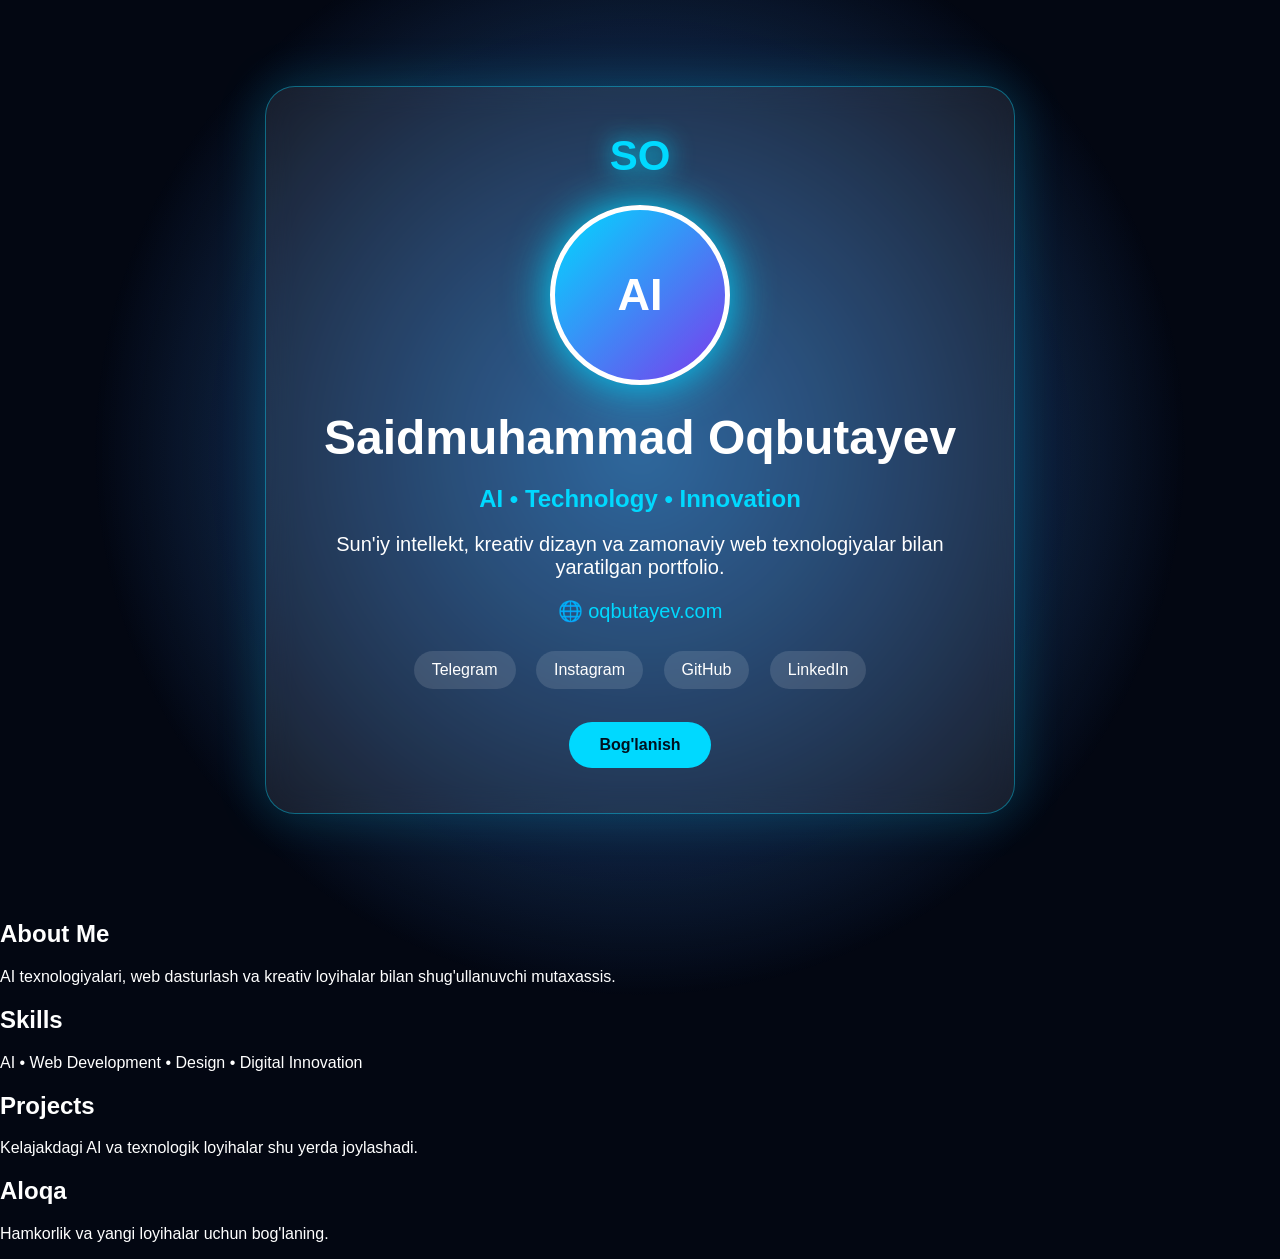
==== index.html @ 5a8d2386 "Add portfolio sections and social branding" ====
<!DOCTYPE html>
<html lang="uz">
<head>
<meta charset="UTF-8">
<meta name="viewport" content="width=device-width, initial-scale=1.0">
<title>oqbutayev.com | Saidmuhammad Oqbutayev</title>
<meta name="description" content="Saidmuhammad Oqbutayev AI Technology Portfolio">
<meta name="keywords" content="AI, Technology, Web, Saidmuhammad Oqbutayev">
<link rel="icon" href="favicon.svg">
<link rel="stylesheet" href="style.css">
</head>
<body>
<div class="hero">
<div class="ai-card">
<div class="logo">SO</div>
<div class="avatar">AI</div>
<h1>Saidmuhammad Oqbutayev</h1>
<h2>AI • Technology • Innovation</h2>
<p>Sun'iy intellekt, kreativ dizayn va zamonaviy web texnologiyalar bilan yaratilgan portfolio.</p>
<p class="domain">🌐 oqbutayev.com</p>
<div class="social">
<a href="#">Telegram</a>
<a href="#">Instagram</a>
<a href="https://github.com/saidmuhammadoqbutayev4-bot">GitHub</a>
<a href="#">LinkedIn</a>
</div>
<a class="button" href="#contact">Bog'lanish</a>
</div>
</div>
<section class="section"><h2>About Me</h2><p>AI texnologiyalari, web dasturlash va kreativ loyihalar bilan shug'ullanuvchi mutaxassis.</p></section>
<section class="section"><h2>Skills</h2><p>AI • Web Development • Design • Digital Innovation</p></section>
<section class="section"><h2>Projects</h2><p>Kelajakdagi AI va texnologik loyihalar shu yerda joylashadi.</p></section>
<section id="contact" class="section"><h2>Aloqa</h2><p>Hamkorlik va yangi loyihalar uchun bog'laning.</p></section>
<script src="script.js"></script>
</body>
</html>
---- style.css ----
*{box-sizing:border-box}html{scroll-behavior:smooth}body{margin:0;font-family:Arial,sans-serif;background:#030712;color:#fff;overflow-x:hidden}body:before{content:'';position:fixed;inset:-50%;background:radial-gradient(circle,rgba(0,217,255,.35),transparent 35%),radial-gradient(circle,rgba(124,58,237,.35),transparent 35%);animation:move 10s infinite alternate;z-index:-1}@keyframes move{from{transform:translate(-8%,-5%)}to{transform:translate(8%,5%)}}.hero{min-height:100vh;display:flex;align-items:center;justify-content:center;padding:30px}.ai-card{max-width:750px;text-align:center;padding:45px;background:rgba(255,255,255,.08);border:1px solid rgba(0,217,255,.4);border-radius:30px;backdrop-filter:blur(15px);box-shadow:0 0 50px rgba(0,217,255,.2)}.logo{font-size:42px;font-weight:900;color:#00d9ff;text-shadow:0 0 25px #00d9ff}.avatar{width:180px;height:180px;margin:25px auto;border-radius:50%;display:flex;align-items:center;justify-content:center;font-size:45px;font-weight:bold;background:linear-gradient(135deg,#00d9ff,#7c3aed);box-shadow:0 0 45px #00d9ff;border:5px solid white}.hero h1{font-size:48px;margin:15px 0}.hero h2{color:#00d9ff}.hero p{font-size:20px}.domain{color:#00d9ff}.social a{margin:8px;color:white;text-decoration:none;padding:10px 18px;border-radius:20px;background:rgba(255,255,255,.12);display:inline-block}.button{display:inline-block;margin-top:25px;padding:14px 30px;border-radius:30px;background:#00d9ff;color:#00111f;text-decoration:none;font-weight:bold}@media(max-width:600px){.hero h1{font-size:32px}.ai-card{padding:25px}.avatar{width:140px;height:140px}}
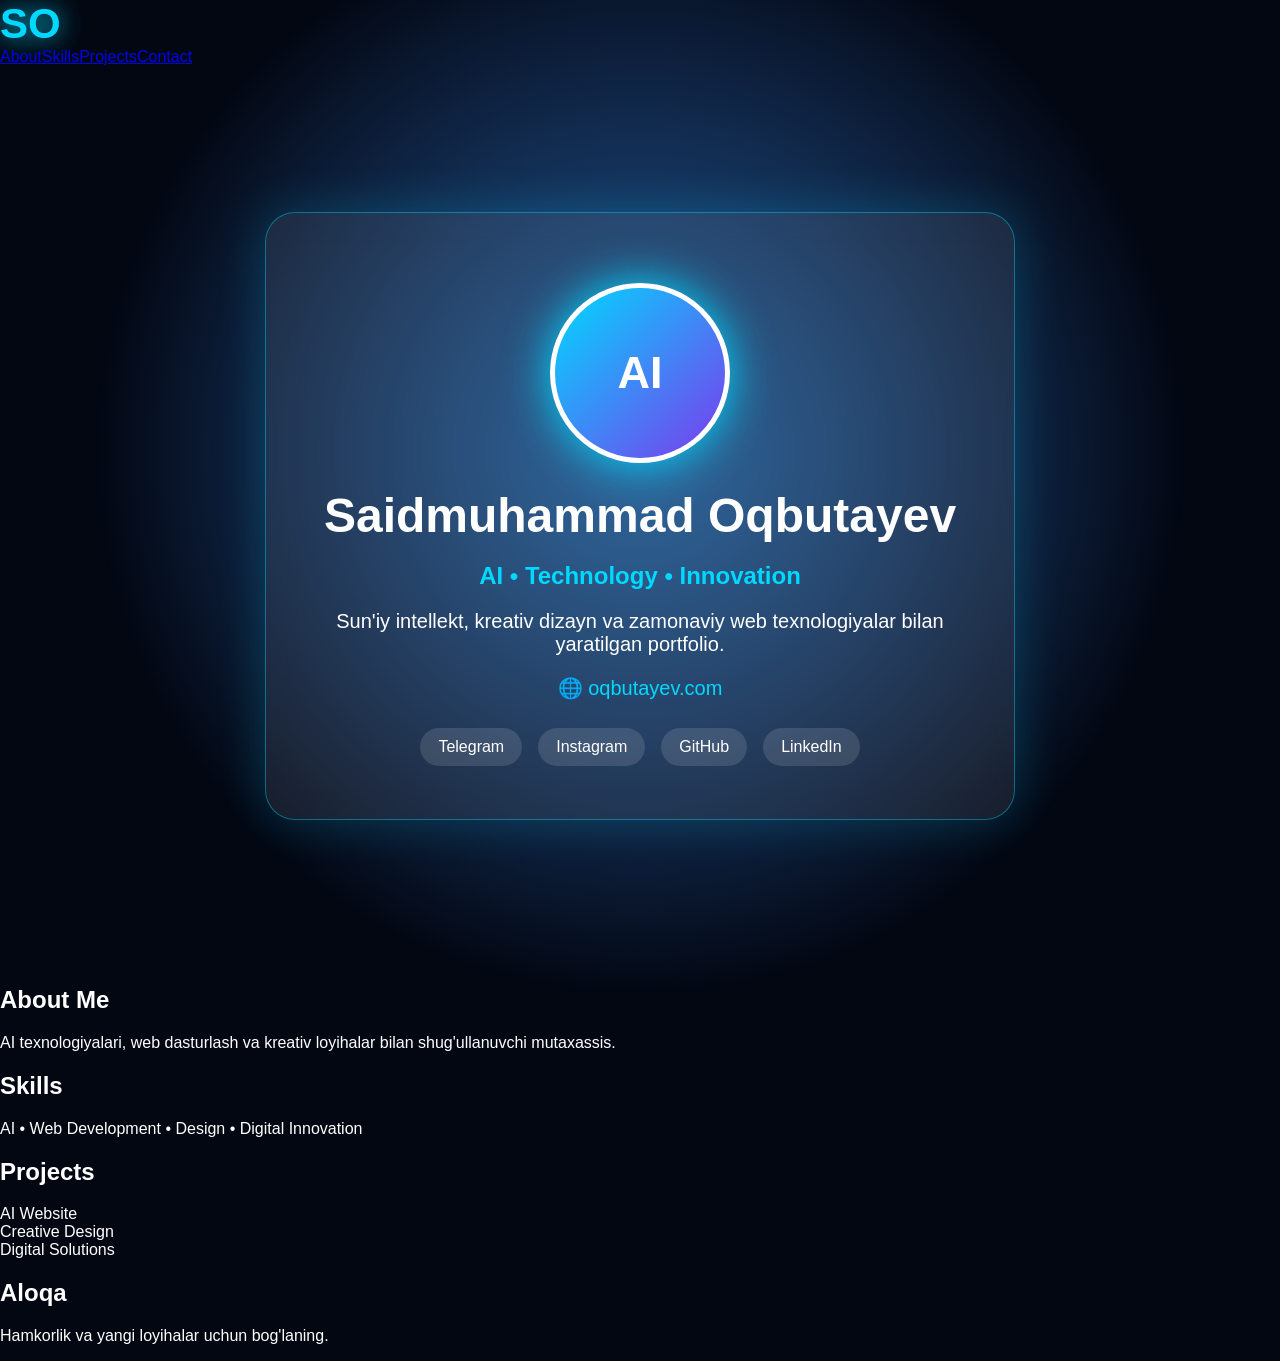
==== commit 2431dfc4: "Add navigation and project cards section" ====
--- a/index.html
+++ b/index.html
@@ -10,27 +10,18 @@
 <link rel="stylesheet" href="style.css">
 </head>
 <body>
-<div class="hero">
-<div class="ai-card">
-<div class="logo">SO</div>
+<nav class="nav"><div class="logo">SO</div><div><a href="#about">About</a><a href="#skills">Skills</a><a href="#projects">Projects</a><a href="#contact">Contact</a></div></nav>
+<div class="hero"><div class="ai-card">
 <div class="avatar">AI</div>
 <h1>Saidmuhammad Oqbutayev</h1>
 <h2>AI • Technology • Innovation</h2>
 <p>Sun'iy intellekt, kreativ dizayn va zamonaviy web texnologiyalar bilan yaratilgan portfolio.</p>
 <p class="domain">🌐 oqbutayev.com</p>
-<div class="social">
-<a href="#">Telegram</a>
-<a href="#">Instagram</a>
-<a href="https://github.com/saidmuhammadoqbutayev4-bot">GitHub</a>
-<a href="#">LinkedIn</a>
-</div>
-<a class="button" href="#contact">Bog'lanish</a>
-</div>
-</div>
-<section class="section"><h2>About Me</h2><p>AI texnologiyalari, web dasturlash va kreativ loyihalar bilan shug'ullanuvchi mutaxassis.</p></section>
-<section class="section"><h2>Skills</h2><p>AI • Web Development • Design • Digital Innovation</p></section>
-<section class="section"><h2>Projects</h2><p>Kelajakdagi AI va texnologik loyihalar shu yerda joylashadi.</p></section>
+<div class="social"><a href="#">Telegram</a><a href="#">Instagram</a><a href="https://github.com/saidmuhammadoqbutayev4-bot">GitHub</a><a href="#">LinkedIn</a></div>
+</div></div>
+<section id="about" class="section"><h2>About Me</h2><p>AI texnologiyalari, web dasturlash va kreativ loyihalar bilan shug'ullanuvchi mutaxassis.</p></section>
+<section id="skills" class="section"><h2>Skills</h2><p>AI • Web Development • Design • Digital Innovation</p></section>
+<section id="projects" class="section"><h2>Projects</h2><div class="projects"><div>AI Website</div><div>Creative Design</div><div>Digital Solutions</div></div></section>
 <section id="contact" class="section"><h2>Aloqa</h2><p>Hamkorlik va yangi loyihalar uchun bog'laning.</p></section>
 <script src="script.js"></script>
-</body>
-</html>+</body></html>
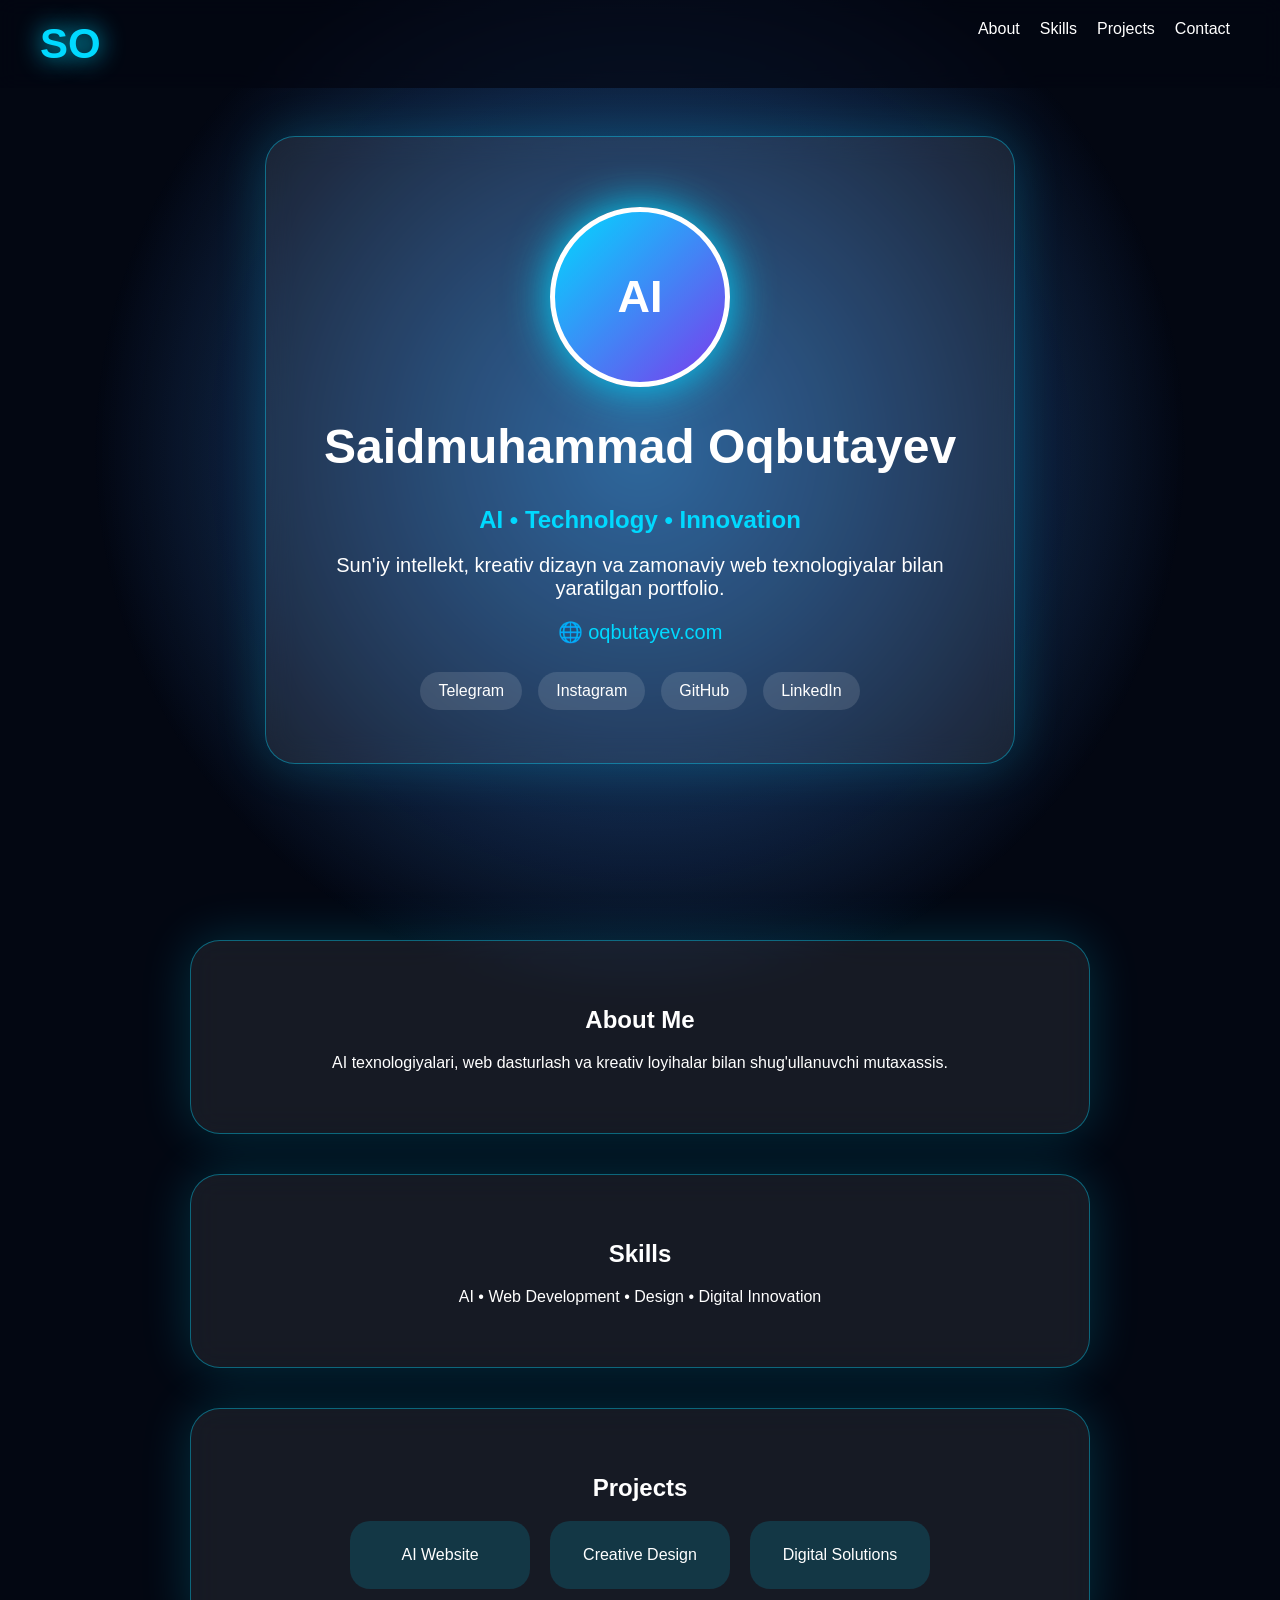
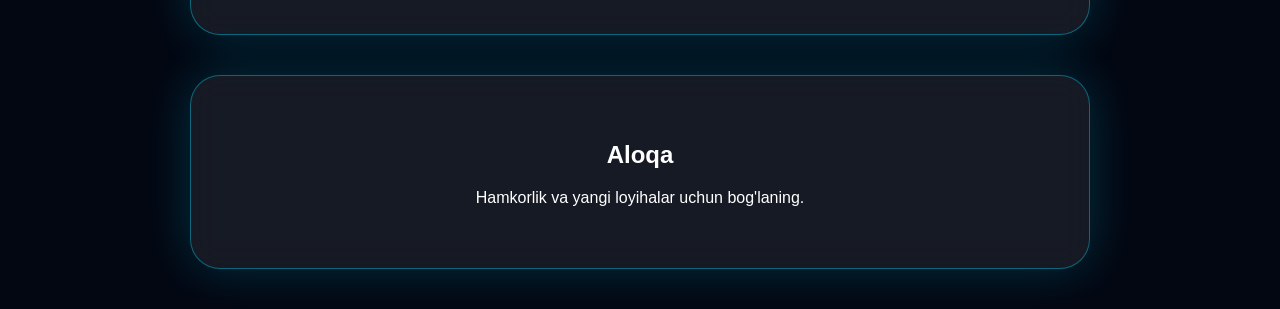
==== commit 12542a45: "Add loading screen to portfolio" ====
--- a/index.html
+++ b/index.html
@@ -1,27 +1,19 @@
 <!DOCTYPE html>
 <html lang="uz">
 <head>
-<meta charset="UTF-8">
-<meta name="viewport" content="width=device-width, initial-scale=1.0">
+<meta charset="UTF-8"><meta name="viewport" content="width=device-width, initial-scale=1.0">
 <title>oqbutayev.com | Saidmuhammad Oqbutayev</title>
 <meta name="description" content="Saidmuhammad Oqbutayev AI Technology Portfolio">
 <meta name="keywords" content="AI, Technology, Web, Saidmuhammad Oqbutayev">
-<link rel="icon" href="favicon.svg">
-<link rel="stylesheet" href="style.css">
+<link rel="icon" href="favicon.svg"><link rel="stylesheet" href="style.css">
 </head>
 <body>
+<div class="loader"><div>SO</div></div>
 <nav class="nav"><div class="logo">SO</div><div><a href="#about">About</a><a href="#skills">Skills</a><a href="#projects">Projects</a><a href="#contact">Contact</a></div></nav>
-<div class="hero"><div class="ai-card">
-<div class="avatar">AI</div>
-<h1>Saidmuhammad Oqbutayev</h1>
-<h2>AI • Technology • Innovation</h2>
-<p>Sun'iy intellekt, kreativ dizayn va zamonaviy web texnologiyalar bilan yaratilgan portfolio.</p>
-<p class="domain">🌐 oqbutayev.com</p>
-<div class="social"><a href="#">Telegram</a><a href="#">Instagram</a><a href="https://github.com/saidmuhammadoqbutayev4-bot">GitHub</a><a href="#">LinkedIn</a></div>
-</div></div>
+<div class="hero"><div class="ai-card"><div class="avatar">AI</div><h1>Saidmuhammad Oqbutayev</h1><h2>AI • Technology • Innovation</h2><p>Sun'iy intellekt, kreativ dizayn va zamonaviy web texnologiyalar bilan yaratilgan portfolio.</p><p class="domain">🌐 oqbutayev.com</p><div class="social"><a href="#">Telegram</a><a href="#">Instagram</a><a href="https://github.com/saidmuhammadoqbutayev4-bot">GitHub</a><a href="#">LinkedIn</a></div></div></div>
 <section id="about" class="section"><h2>About Me</h2><p>AI texnologiyalari, web dasturlash va kreativ loyihalar bilan shug'ullanuvchi mutaxassis.</p></section>
 <section id="skills" class="section"><h2>Skills</h2><p>AI • Web Development • Design • Digital Innovation</p></section>
 <section id="projects" class="section"><h2>Projects</h2><div class="projects"><div>AI Website</div><div>Creative Design</div><div>Digital Solutions</div></div></section>
 <section id="contact" class="section"><h2>Aloqa</h2><p>Hamkorlik va yangi loyihalar uchun bog'laning.</p></section>
-<script src="script.js"></script>
+<script src="script.js"></script><script src="loading.js"></script>
 </body></html>
--- a/style.css
+++ b/style.css
@@ -1 +1 @@
-*{box-sizing:border-box}html{scroll-behavior:smooth}body{margin:0;font-family:Arial,sans-serif;background:#030712;color:#fff;overflow-x:hidden}body:before{content:'';position:fixed;inset:-50%;background:radial-gradient(circle,rgba(0,217,255,.35),transparent 35%),radial-gradient(circle,rgba(124,58,237,.35),transparent 35%);animation:move 10s infinite alternate;z-index:-1}@keyframes move{from{transform:translate(-8%,-5%)}to{transform:translate(8%,5%)}}.hero{min-height:100vh;display:flex;align-items:center;justify-content:center;padding:30px}.ai-card{max-width:750px;text-align:center;padding:45px;background:rgba(255,255,255,.08);border:1px solid rgba(0,217,255,.4);border-radius:30px;backdrop-filter:blur(15px);box-shadow:0 0 50px rgba(0,217,255,.2)}.logo{font-size:42px;font-weight:900;color:#00d9ff;text-shadow:0 0 25px #00d9ff}.avatar{width:180px;height:180px;margin:25px auto;border-radius:50%;display:flex;align-items:center;justify-content:center;font-size:45px;font-weight:bold;background:linear-gradient(135deg,#00d9ff,#7c3aed);box-shadow:0 0 45px #00d9ff;border:5px solid white}.hero h1{font-size:48px;margin:15px 0}.hero h2{color:#00d9ff}.hero p{font-size:20px}.domain{color:#00d9ff}.social a{margin:8px;color:white;text-decoration:none;padding:10px 18px;border-radius:20px;background:rgba(255,255,255,.12);display:inline-block}.button{display:inline-block;margin-top:25px;padding:14px 30px;border-radius:30px;background:#00d9ff;color:#00111f;text-decoration:none;font-weight:bold}@media(max-width:600px){.hero h1{font-size:32px}.ai-card{padding:25px}.avatar{width:140px;height:140px}}+*{box-sizing:border-box}html{scroll-behavior:smooth}body{margin:0;font-family:Arial,sans-serif;background:#030712;color:#fff;overflow-x:hidden}body:before{content:'';position:fixed;inset:-50%;background:radial-gradient(circle,rgba(0,217,255,.35),transparent 35%),radial-gradient(circle,rgba(124,58,237,.35),transparent 35%);animation:move 10s infinite alternate;z-index:-1}@keyframes move{from{transform:translate(-8%,-5%)}to{transform:translate(8%,5%)}}.nav{position:fixed;top:0;width:100%;padding:20px 40px;display:flex;justify-content:space-between;background:rgba(3,7,18,.7);backdrop-filter:blur(10px);z-index:5}.nav a{color:#fff;text-decoration:none;margin:0 10px}.hero{min-height:100vh;display:flex;align-items:center;justify-content:center;padding:30px}.ai-card,.section{padding:45px;text-align:center;background:rgba(255,255,255,.08);border:1px solid rgba(0,217,255,.4);border-radius:30px;backdrop-filter:blur(15px);box-shadow:0 0 50px rgba(0,217,255,.2)}.ai-card{max-width:750px}.logo{font-size:42px;font-weight:900;color:#00d9ff;text-shadow:0 0 25px #00d9ff}.avatar{width:180px;height:180px;margin:25px auto;border-radius:50%;display:flex;align-items:center;justify-content:center;font-size:45px;font-weight:bold;background:linear-gradient(135deg,#00d9ff,#7c3aed);box-shadow:0 0 45px #00d9ff;border:5px solid white}.hero h1{font-size:48px}.hero h2{color:#00d9ff}.hero p{font-size:20px}.domain{color:#00d9ff}.social a{margin:8px;color:white;text-decoration:none;padding:10px 18px;border-radius:20px;background:rgba(255,255,255,.12);display:inline-block}.section{max-width:900px;margin:40px auto}.projects{display:flex;gap:20px;justify-content:center;flex-wrap:wrap}.projects div{padding:25px;border-radius:20px;background:rgba(0,217,255,.15);min-width:180px}@media(max-width:600px){.hero h1{font-size:32px}.nav{padding:15px}.ai-card,.section{padding:25px}.avatar{width:140px;height:140px}}
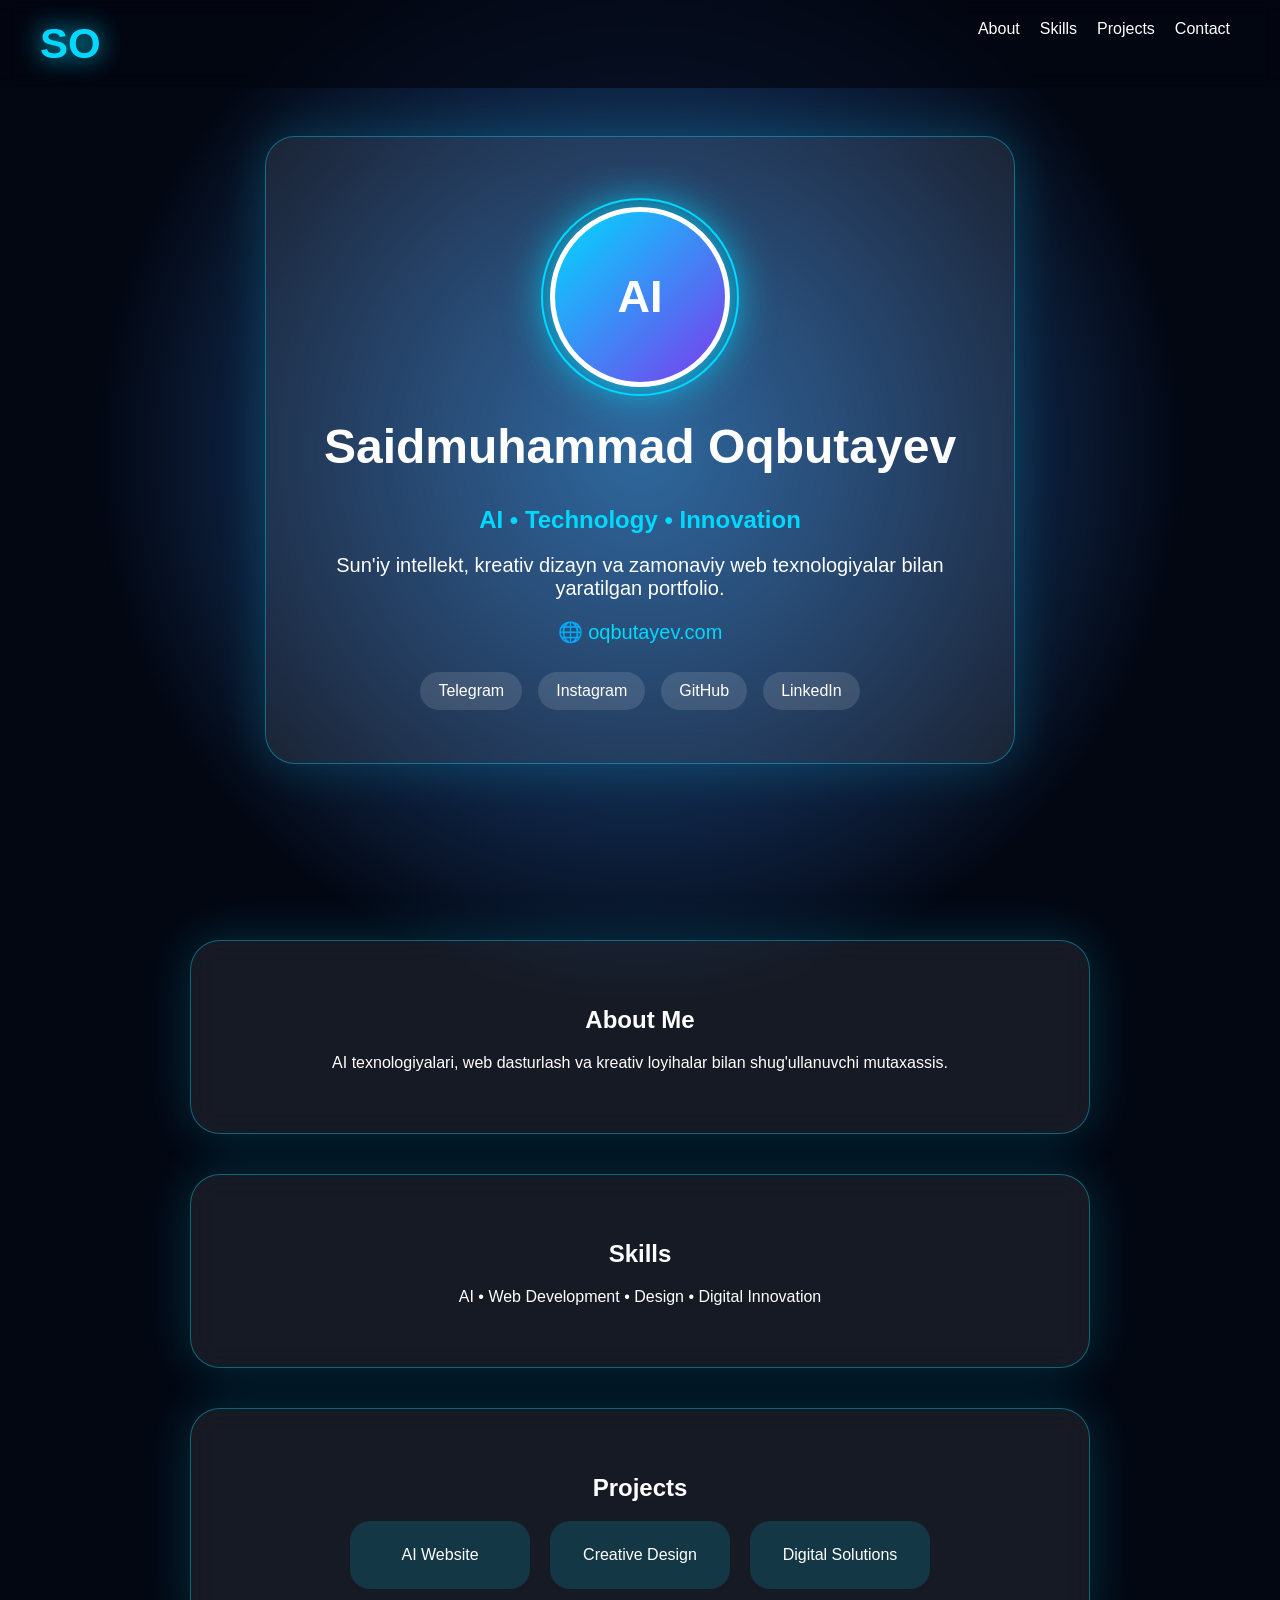
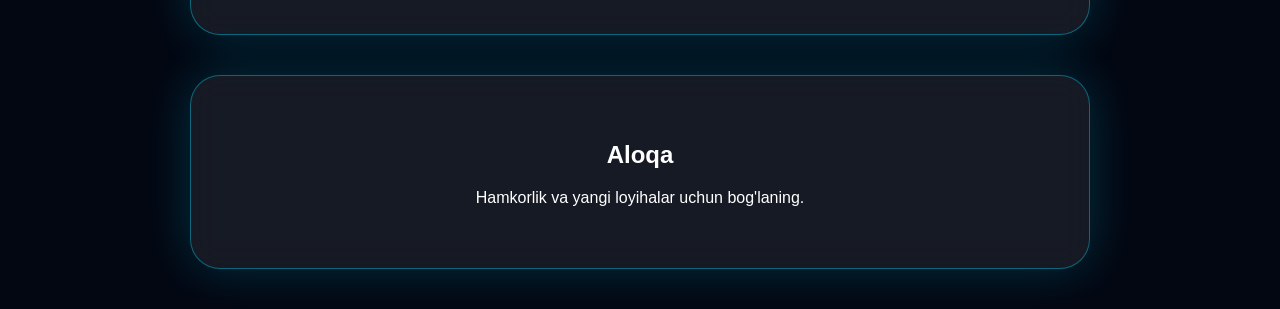
==== commit 5f73dcd2: "Improve profile links and premium portfolio structure" ====
--- a/index.html
+++ b/index.html
@@ -9,7 +9,7 @@
 </head>
 <body>
 <div class="loader"><div>SO</div></div>
-<nav class="nav"><div class="logo">SO</div><div><a href="#about">About</a><a href="#skills">Skills</a><a href="#projects">Projects</a><a href="#contact">Contact</a></div></nav>
+<nav class="nav"><div class="logo">SO</div><div class="menu"><a href="#about">About</a><a href="#skills">Skills</a><a href="#projects">Projects</a><a href="#contact">Contact</a></div></nav>
 <div class="hero"><div class="ai-card"><div class="avatar">AI</div><h1>Saidmuhammad Oqbutayev</h1><h2>AI • Technology • Innovation</h2><p>Sun'iy intellekt, kreativ dizayn va zamonaviy web texnologiyalar bilan yaratilgan portfolio.</p><p class="domain">🌐 oqbutayev.com</p><div class="social"><a href="#">Telegram</a><a href="#">Instagram</a><a href="https://github.com/saidmuhammadoqbutayev4-bot">GitHub</a><a href="#">LinkedIn</a></div></div></div>
 <section id="about" class="section"><h2>About Me</h2><p>AI texnologiyalari, web dasturlash va kreativ loyihalar bilan shug'ullanuvchi mutaxassis.</p></section>
 <section id="skills" class="section"><h2>Skills</h2><p>AI • Web Development • Design • Digital Innovation</p></section>
--- a/style.css
+++ b/style.css
@@ -1 +1 @@
-*{box-sizing:border-box}html{scroll-behavior:smooth}body{margin:0;font-family:Arial,sans-serif;background:#030712;color:#fff;overflow-x:hidden}body:before{content:'';position:fixed;inset:-50%;background:radial-gradient(circle,rgba(0,217,255,.35),transparent 35%),radial-gradient(circle,rgba(124,58,237,.35),transparent 35%);animation:move 10s infinite alternate;z-index:-1}@keyframes move{from{transform:translate(-8%,-5%)}to{transform:translate(8%,5%)}}.nav{position:fixed;top:0;width:100%;padding:20px 40px;display:flex;justify-content:space-between;background:rgba(3,7,18,.7);backdrop-filter:blur(10px);z-index:5}.nav a{color:#fff;text-decoration:none;margin:0 10px}.hero{min-height:100vh;display:flex;align-items:center;justify-content:center;padding:30px}.ai-card,.section{padding:45px;text-align:center;background:rgba(255,255,255,.08);border:1px solid rgba(0,217,255,.4);border-radius:30px;backdrop-filter:blur(15px);box-shadow:0 0 50px rgba(0,217,255,.2)}.ai-card{max-width:750px}.logo{font-size:42px;font-weight:900;color:#00d9ff;text-shadow:0 0 25px #00d9ff}.avatar{width:180px;height:180px;margin:25px auto;border-radius:50%;display:flex;align-items:center;justify-content:center;font-size:45px;font-weight:bold;background:linear-gradient(135deg,#00d9ff,#7c3aed);box-shadow:0 0 45px #00d9ff;border:5px solid white}.hero h1{font-size:48px}.hero h2{color:#00d9ff}.hero p{font-size:20px}.domain{color:#00d9ff}.social a{margin:8px;color:white;text-decoration:none;padding:10px 18px;border-radius:20px;background:rgba(255,255,255,.12);display:inline-block}.section{max-width:900px;margin:40px auto}.projects{display:flex;gap:20px;justify-content:center;flex-wrap:wrap}.projects div{padding:25px;border-radius:20px;background:rgba(0,217,255,.15);min-width:180px}@media(max-width:600px){.hero h1{font-size:32px}.nav{padding:15px}.ai-card,.section{padding:25px}.avatar{width:140px;height:140px}}+*{box-sizing:border-box}html{scroll-behavior:smooth}body{margin:0;font-family:Arial,sans-serif;background:#030712;color:#fff;overflow-x:hidden}body:before{content:'';position:fixed;inset:-50%;background:radial-gradient(circle,rgba(0,217,255,.35),transparent 35%),radial-gradient(circle,rgba(124,58,237,.35),transparent 35%);animation:move 10s infinite alternate;z-index:-1}.loader{position:fixed;inset:0;background:#030712;display:flex;align-items:center;justify-content:center;z-index:20;transition:.7s}.loader div{font-size:70px;color:#00d9ff;text-shadow:0 0 40px #00d9ff;animation:pulse 1.5s infinite}@keyframes pulse{50%{transform:scale(1.2)}}@keyframes move{from{transform:translate(-8%,-5%)}to{transform:translate(8%,5%)}}.nav{position:fixed;top:0;width:100%;padding:20px 40px;display:flex;justify-content:space-between;background:rgba(3,7,18,.7);backdrop-filter:blur(10px);z-index:5}.nav a{color:#fff;text-decoration:none;margin:0 10px}.hero{min-height:100vh;display:flex;align-items:center;justify-content:center;padding:30px}.ai-card,.section{padding:45px;text-align:center;background:rgba(255,255,255,.08);border:1px solid rgba(0,217,255,.4);border-radius:30px;backdrop-filter:blur(15px);box-shadow:0 0 50px rgba(0,217,255,.2)}.ai-card{max-width:750px}.logo{font-size:42px;font-weight:900;color:#00d9ff;text-shadow:0 0 25px #00d9ff}.avatar{position:relative;width:180px;height:180px;margin:25px auto;border-radius:50%;display:flex;align-items:center;justify-content:center;font-size:45px;font-weight:bold;background:linear-gradient(135deg,#00d9ff,#7c3aed);box-shadow:0 0 45px #00d9ff;border:5px solid white;animation:avatarGlow 3s infinite}.avatar:before{content:'';position:absolute;inset:-14px;border-radius:50%;border:2px solid #00d9ff;animation:ring 3s linear infinite}@keyframes avatarGlow{50%{transform:translateY(-8px);box-shadow:0 0 80px #00d9ff}}@keyframes ring{to{transform:rotate(360deg)}}.hero h1{font-size:48px}.hero h2{color:#00d9ff}.hero p{font-size:20px}.domain{color:#00d9ff}.social a{margin:8px;color:white;text-decoration:none;padding:10px 18px;border-radius:20px;background:rgba(255,255,255,.12);display:inline-block}.section{max-width:900px;margin:40px auto}.projects{display:flex;gap:20px;justify-content:center;flex-wrap:wrap}.projects div{padding:25px;border-radius:20px;background:rgba(0,217,255,.15);min-width:180px;transition:.4s}.projects div:hover{transform:translateY(-10px) scale(1.03);box-shadow:0 0 30px #00d9ff}@media(max-width:600px){.hero h1{font-size:32px}.nav{padding:15px}.ai-card,.section{padding:25px}.avatar{width:140px;height:140px}}
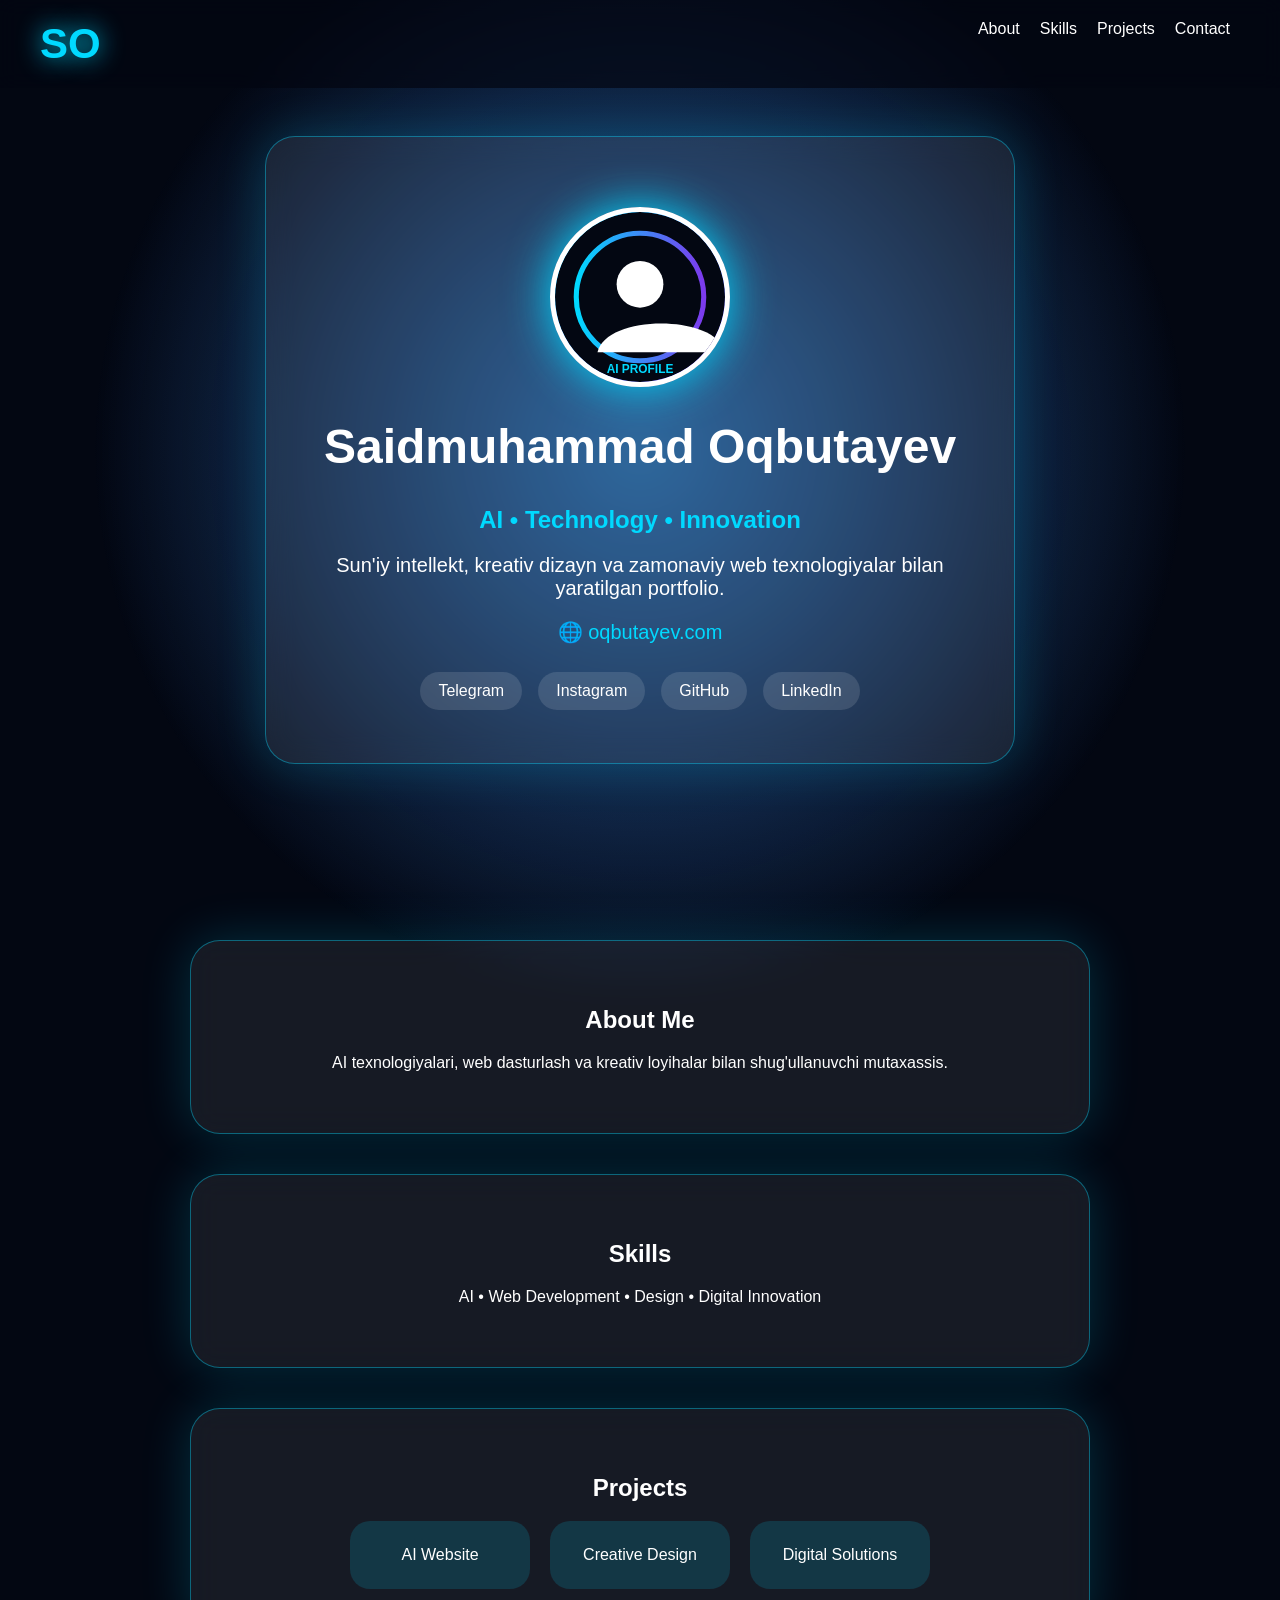
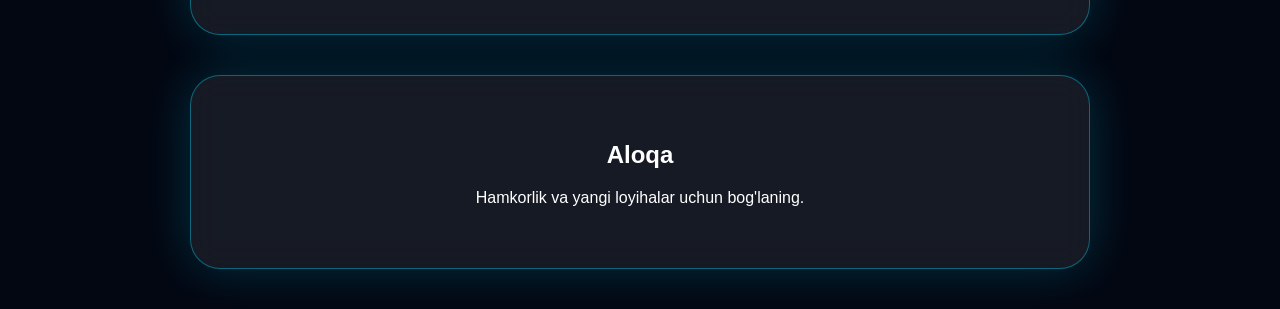
==== commit c4117a01: "Connect AI avatar image to hero section" ====
--- a/index.html
+++ b/index.html
@@ -5,12 +5,12 @@
 <title>oqbutayev.com | Saidmuhammad Oqbutayev</title>
 <meta name="description" content="Saidmuhammad Oqbutayev AI Technology Portfolio">
 <meta name="keywords" content="AI, Technology, Web, Saidmuhammad Oqbutayev">
-<link rel="icon" href="favicon.svg"><link rel="stylesheet" href="style.css">
+<link rel="icon" href="favicon.svg"><link rel="stylesheet" href="style.css"><link rel="stylesheet" href="mobile.css">
 </head>
 <body>
 <div class="loader"><div>SO</div></div>
 <nav class="nav"><div class="logo">SO</div><div class="menu"><a href="#about">About</a><a href="#skills">Skills</a><a href="#projects">Projects</a><a href="#contact">Contact</a></div></nav>
-<div class="hero"><div class="ai-card"><div class="avatar">AI</div><h1>Saidmuhammad Oqbutayev</h1><h2>AI • Technology • Innovation</h2><p>Sun'iy intellekt, kreativ dizayn va zamonaviy web texnologiyalar bilan yaratilgan portfolio.</p><p class="domain">🌐 oqbutayev.com</p><div class="social"><a href="#">Telegram</a><a href="#">Instagram</a><a href="https://github.com/saidmuhammadoqbutayev4-bot">GitHub</a><a href="#">LinkedIn</a></div></div></div>
+<div class="hero"><div class="ai-card"><img class="avatar" src="avatar.svg" alt="AI Profile Avatar"><h1>Saidmuhammad Oqbutayev</h1><h2>AI • Technology • Innovation</h2><p>Sun'iy intellekt, kreativ dizayn va zamonaviy web texnologiyalar bilan yaratilgan portfolio.</p><p class="domain">🌐 oqbutayev.com</p><div class="social"><a href="https://t.me/" target="_blank">Telegram</a><a href="https://instagram.com/" target="_blank">Instagram</a><a href="https://github.com/saidmuhammadoqbutayev4-bot" target="_blank">GitHub</a><a href="https://linkedin.com/" target="_blank">LinkedIn</a></div></div></div>
 <section id="about" class="section"><h2>About Me</h2><p>AI texnologiyalari, web dasturlash va kreativ loyihalar bilan shug'ullanuvchi mutaxassis.</p></section>
 <section id="skills" class="section"><h2>Skills</h2><p>AI • Web Development • Design • Digital Innovation</p></section>
 <section id="projects" class="section"><h2>Projects</h2><div class="projects"><div>AI Website</div><div>Creative Design</div><div>Digital Solutions</div></div></section>
--- a/mobile.css
+++ b/mobile.css
@@ -0,0 +1,9 @@
+@media(max-width:600px){
+.nav{flex-direction:column;gap:12px;align-items:center}
+.menu{display:flex;flex-wrap:wrap;justify-content:center}
+.hero{padding:20px}
+.hero h1{font-size:30px}
+.hero h2{font-size:20px}
+.social a{font-size:14px;padding:8px 12px}
+.projects div{width:100%}
+}
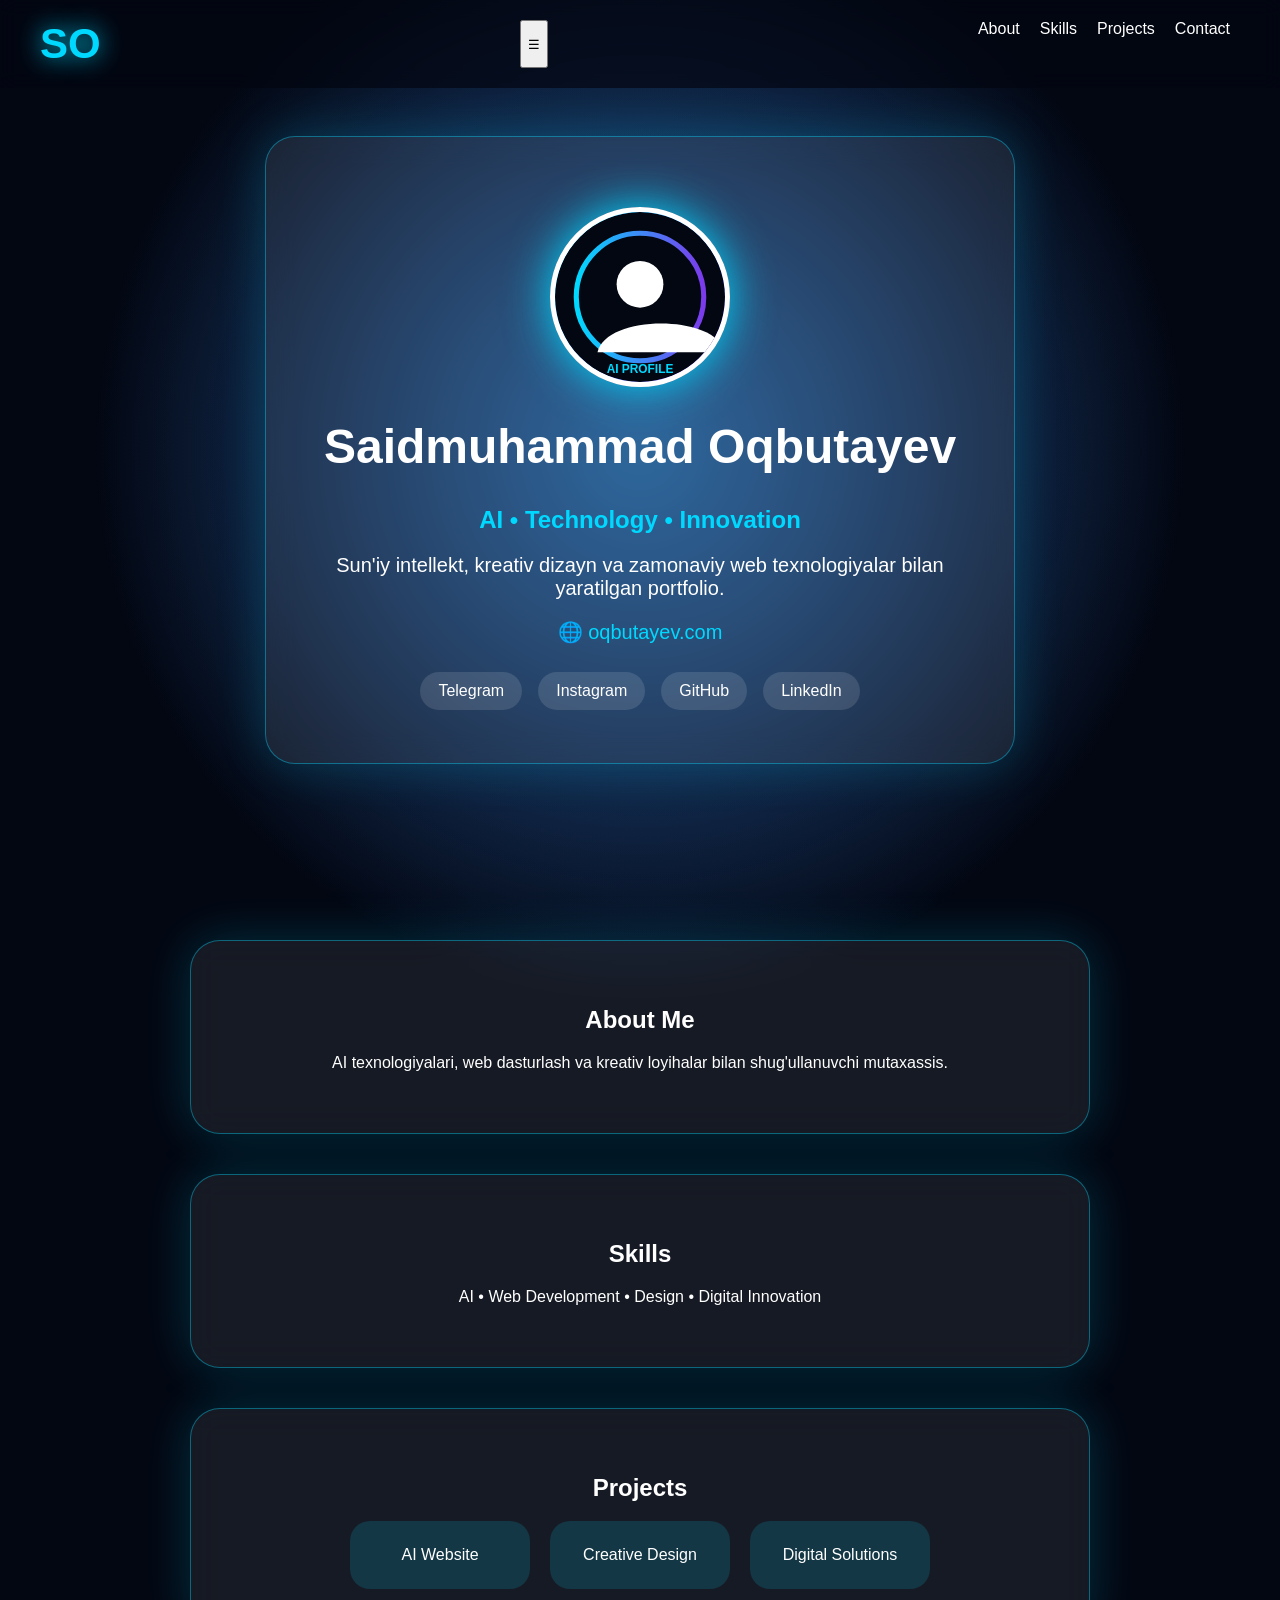
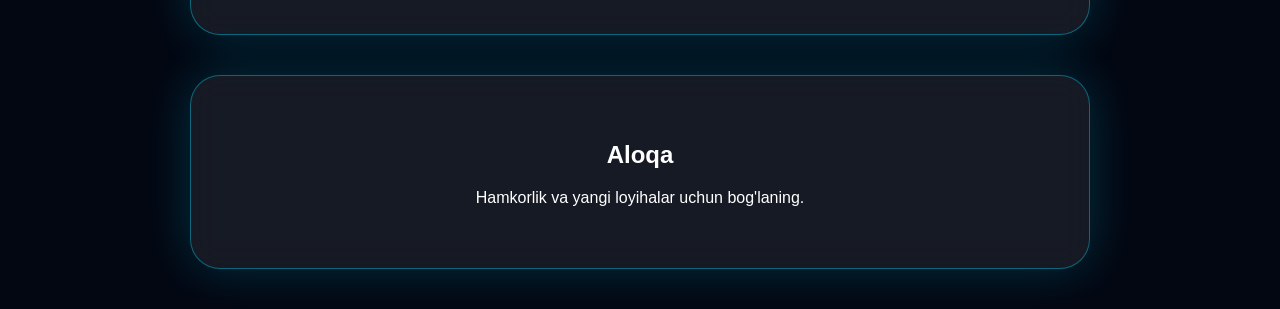
==== commit 60dcafd6: "Load mobile menu interaction script" ====
--- a/index.html
+++ b/index.html
@@ -15,5 +15,5 @@
 <section id="skills" class="section"><h2>Skills</h2><p>AI • Web Development • Design • Digital Innovation</p></section>
 <section id="projects" class="section"><h2>Projects</h2><div class="projects"><div>AI Website</div><div>Creative Design</div><div>Digital Solutions</div></div></section>
 <section id="contact" class="section"><h2>Aloqa</h2><p>Hamkorlik va yangi loyihalar uchun bog'laning.</p></section>
-<script src="script.js"></script><script src="loading.js"></script>
+<script src="script.js"></script><script src="loading.js"></script><script src="menu.js"></script>
 </body></html>
